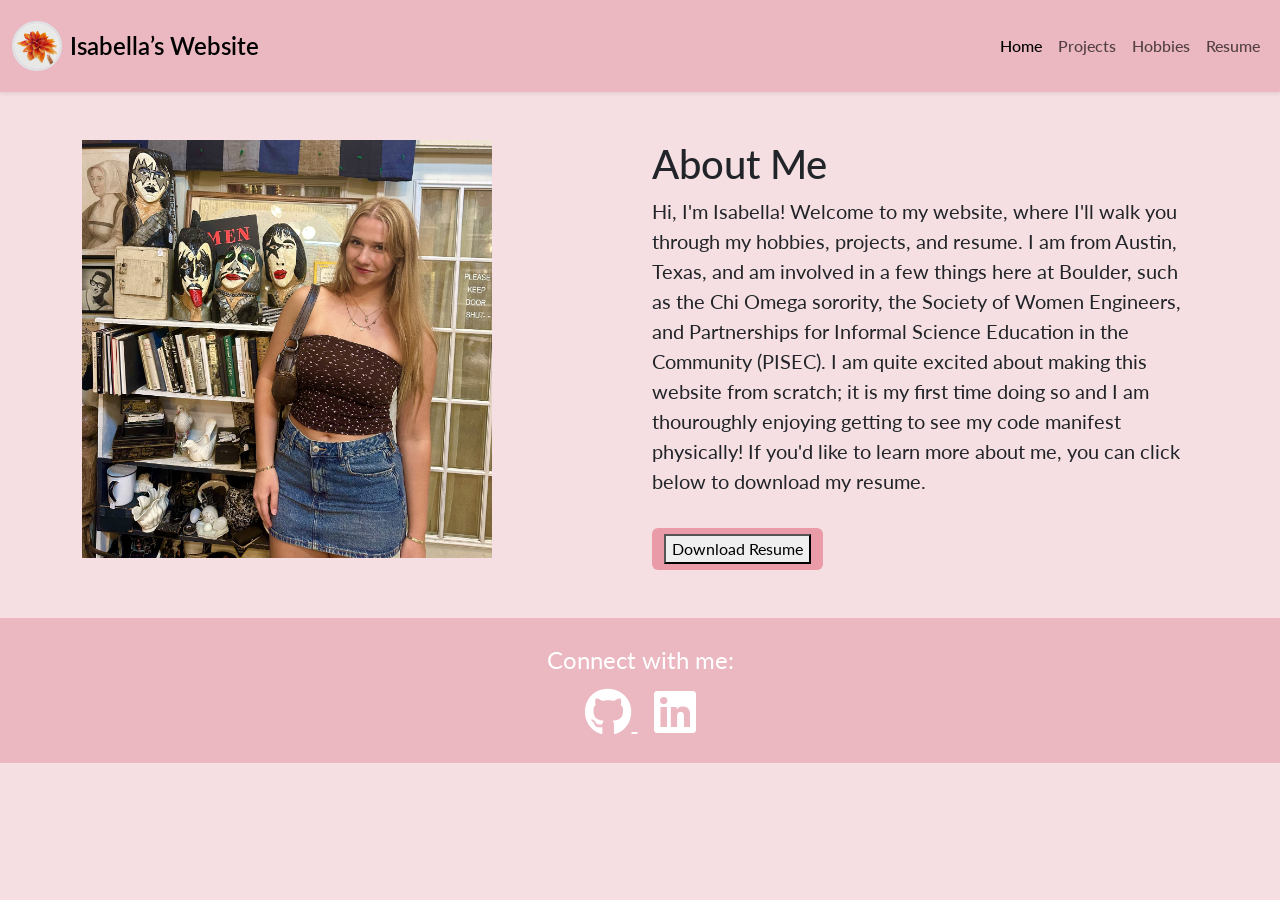
==== views/home.html @ 0ad2044f "Initial commit" ====
<!doctype html>
<html lang="en">
<head>
  <meta charset="utf-8" />
  <meta name="viewport" content="width=device-width,initial-scale=1" />
  <title>Isabella Banse — Super Cool and Awesome Website</title>
  <link href="https://cdn.jsdelivr.net/npm/bootstrap@5.3.2/dist/css/bootstrap.min.css" rel="stylesheet">
  <link rel="stylesheet" href="../resources/css/styles.css" />
  <link rel="stylesheet" href="https://cdnjs.cloudflare.com/ajax/libs/font-awesome/6.4.0/css/all.min.css">
</head>
<body>
  <nav class="navbar navbar-expand-lg navbar-light bg-light shadow-sm py-3">
    <div class="container-fluid">
        <a class="navbar-brand d-flex align-items-center" href="home.html">
          <img src="../resources/img/csflower.jpg" alt="Isabella's Logo" width="50" height="50" class="rounded-circle me-2 border border-2 custom-border">
          <span class="fw-semibold fs-4">Isabella’s Website</span>
        </a>
        <button class="navbar-toggler" type="button" data-bs-toggle="collapse" data-bs-target="#navbarNavDropdown" aria-controls="navbarNavDropdown" aria-expanded="false" aria-label="Toggle navigation">
        <span class="navbar-toggler-icon"></span>
        </button>
        <div class="collapse navbar-collapse" id="navbarNavDropdown">
          <ul class="navbar-nav ms-auto">
            <li class="nav-item">
              <a class="nav-link active fw-medium" aria-current="page" href="home.html">Home</a>
            </li>
            <li class="nav-item">
              <a class="nav-link fw-medium" href="projects.html">Projects</a>
            </li>
            <li class="nav-item">
              <a class="nav-link fw-medium" href="hobbies.html">Hobbies</a>
            </li>
            <li class="nav-item">
              <a class="nav-link fw-medium" href="resume.html">Resume</a>
            </li>
        </ul>
        </div>
    </div>
    </nav>
    <style>
      body { background-color: rgb(245, 223, 226); }
    </style>
    <div class="container my-5">
    <div class="row">
      <div class="col-md-6">
        <img src="../resources/img/me.jpg" class="img-fluid w-75" alt="My Logo">
      </div>
      <div class="col-md-6 mb-4 mb-md-0 about-text">
          <h2>About Me</h2>
          <p>
            Hi, I'm Isabella! Welcome to my website, where I'll walk you through my hobbies, projects, and resume. I am from Austin, Texas, and am involved in a few things here at Boulder, such as the Chi Omega sorority, the Society of Women Engineers, and Partnerships for Informal Science Education in the Community (PISEC). I am quite excited about making this website from scratch; it is my first time doing so and I am thouroughly enjoying getting to see my code manifest physically! If you'd like to learn more about me, you can click below to download my resume. 
          </p>
          <a href="../resources/isabellaresume.pdf" target="_blank" download="isabella_banse_resume.pdf" class="btn btn-custom mt-3">
            <button>Download Resume</button>
          </a>
        </div>
      </div>
    </div>
    <footer class="text-center py-4 mt-5">
      <p>Connect with me:</p>
      <a href="https://github.com/isabellaatx" target="_blank" class="mx-2">
        <i class="fab fa-github fa-2x"></i>
      </a>
      <a href="https://www.linkedin.com/in/isabellabanse/" target="_blank" class="mx-2">
        <i class="fab fa-linkedin fa-2x"></i>
      </a>
    </footer>
    <script src="main.js" defer></script>
    <script src="https://cdn.jsdelivr.net/npm/bootstrap@5.3.2/dist/js/bootstrap.bundle.min.js"
        integrity="sha384-C6RzsynM9kWDrMNeT87bh95OGNyZPhcTNXj1NW7RuBCsyN/o0jlpcV8Qyq46cDfL"
        crossorigin="anonymous"></script>
</body>
</html>
---- resources/css/styles.css ----
@import url('https://fonts.googleapis.com/css2?family=Lato:wght@400;700&display=swap');

.about-text h2 {
  font-size: 2.5rem; 
}

.about-text p {
  font-size: 1.25rem;
}

.navbar {
  background-color: rgb(235, 183, 192) !important;
}

footer {
  background-color: rgb(235, 183, 192) !important;
  color: white;
  padding: 20px 0;
  text-align: center;
}

footer p{
    font-size: 1.5rem;
    margin-bottom: 10px;
}

footer a {
    color: white;
    margin: 0 10px;
    font-size: 1.5rem;
}

body {
  font-family: "Lato", sans-serif; 
}

.custom-border {
  border-color: rgb(168, 68, 85);
}

.narrow-text {
  max-width: 350px;
  margin: 0 auto;
}

.btn-custom {
  background-color: rgb(233, 155, 168); 
  color: white;                        
  border: none;  
                      
}

.btn-custom:hover {
  background-color: rgb(200, 120, 135); 
  color: white;
}
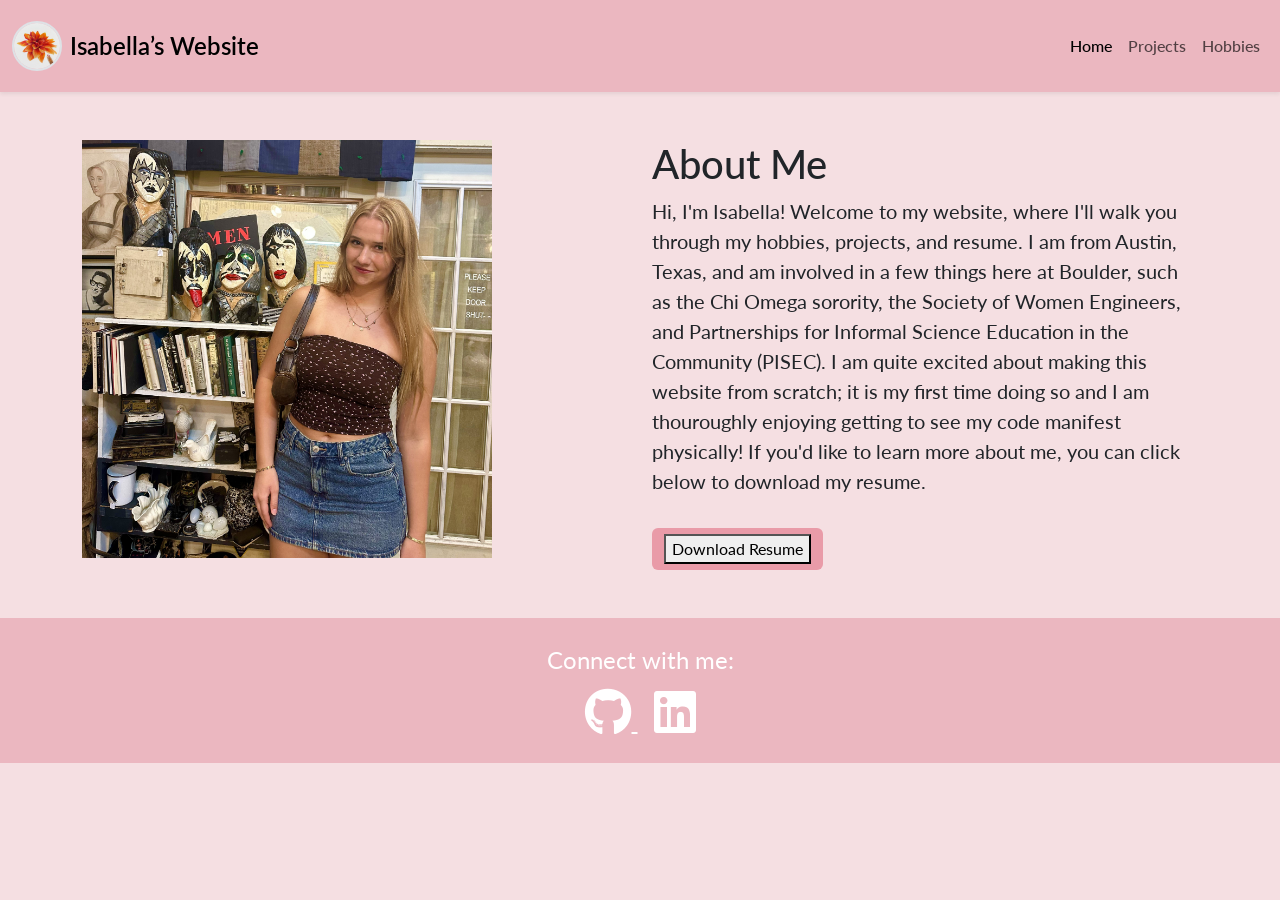
==== commit 52d9f899: "old website design pre-changes" ====
--- a/views/home.html
+++ b/views/home.html
@@ -3,7 +3,7 @@
 <head>
   <meta charset="utf-8" />
   <meta name="viewport" content="width=device-width,initial-scale=1" />
-  <title>Isabella Banse — Super Cool and Awesome Website</title>
+  <title>Isabella Banse</title>
   <link href="https://cdn.jsdelivr.net/npm/bootstrap@5.3.2/dist/css/bootstrap.min.css" rel="stylesheet">
   <link rel="stylesheet" href="../resources/css/styles.css" />
   <link rel="stylesheet" href="https://cdnjs.cloudflare.com/ajax/libs/font-awesome/6.4.0/css/all.min.css">
@@ -28,9 +28,6 @@
             </li>
             <li class="nav-item">
               <a class="nav-link fw-medium" href="hobbies.html">Hobbies</a>
-            </li>
-            <li class="nav-item">
-              <a class="nav-link fw-medium" href="resume.html">Resume</a>
             </li>
         </ul>
         </div>
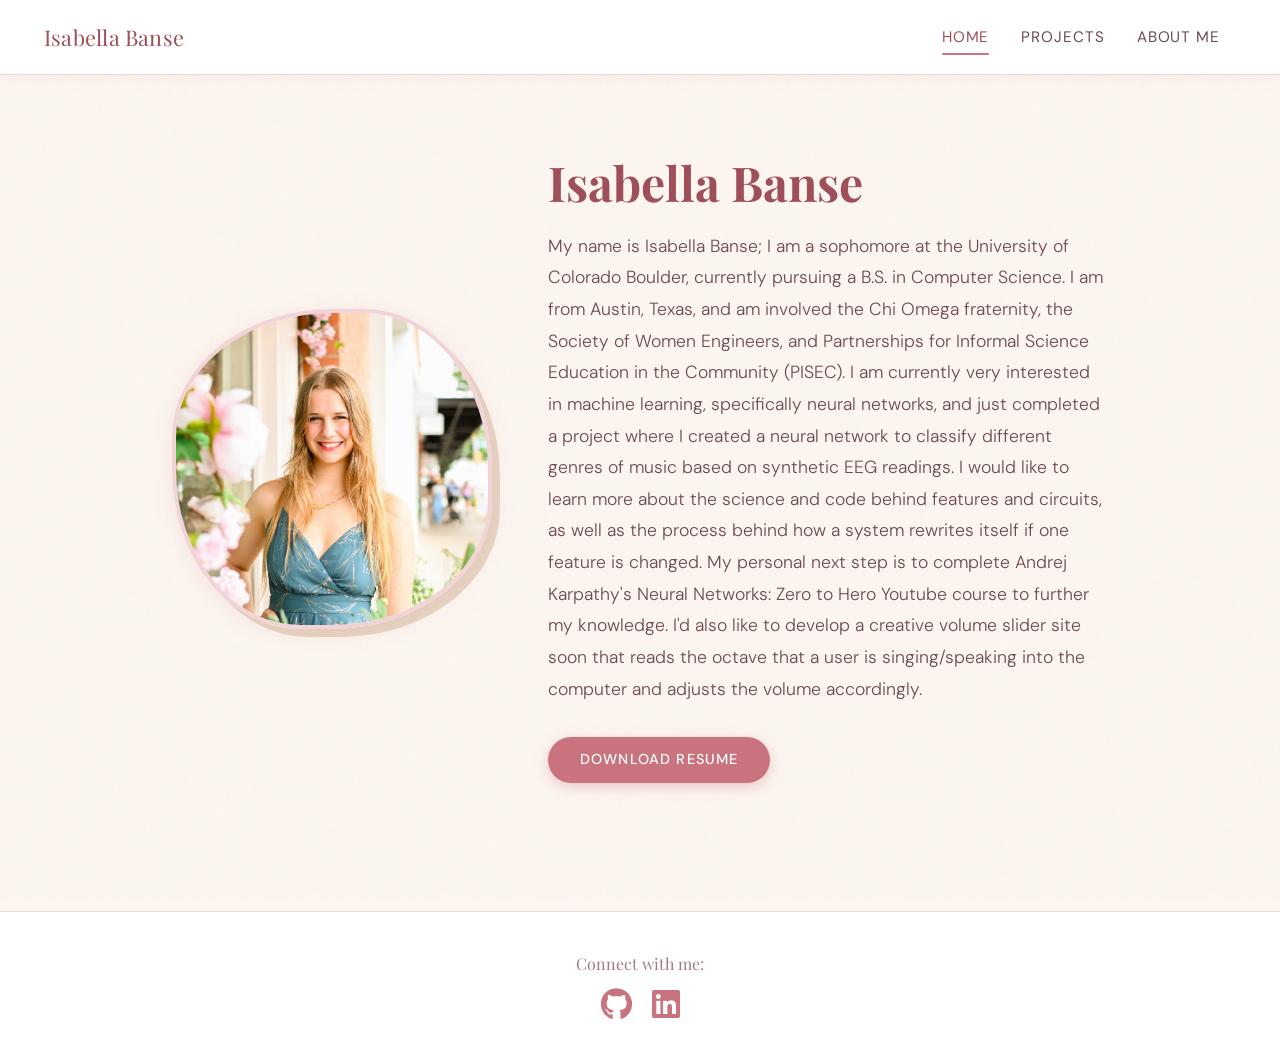
==== commit d2a0486d: "revamped + updated site" ====
--- a/views/home.html
+++ b/views/home.html
@@ -9,61 +9,56 @@
   <link rel="stylesheet" href="https://cdnjs.cloudflare.com/ajax/libs/font-awesome/6.4.0/css/all.min.css">
 </head>
 <body>
-  <nav class="navbar navbar-expand-lg navbar-light bg-light shadow-sm py-3">
+
+  <nav class="navbar navbar-expand-lg">
     <div class="container-fluid">
-        <a class="navbar-brand d-flex align-items-center" href="home.html">
-          <img src="../resources/img/csflower.jpg" alt="Isabella's Logo" width="50" height="50" class="rounded-circle me-2 border border-2 custom-border">
-          <span class="fw-semibold fs-4">Isabella’s Website</span>
-        </a>
-        <button class="navbar-toggler" type="button" data-bs-toggle="collapse" data-bs-target="#navbarNavDropdown" aria-controls="navbarNavDropdown" aria-expanded="false" aria-label="Toggle navigation">
+      <a class="navbar-brand d-flex align-items-center" href="home.html">
+        <span>Isabella Banse</span>
+      </a>
+      <button class="navbar-toggler" type="button" data-bs-toggle="collapse" data-bs-target="#navbarNav" aria-controls="navbarNav" aria-expanded="false" aria-label="Toggle navigation">
         <span class="navbar-toggler-icon"></span>
-        </button>
-        <div class="collapse navbar-collapse" id="navbarNavDropdown">
-          <ul class="navbar-nav ms-auto">
-            <li class="nav-item">
-              <a class="nav-link active fw-medium" aria-current="page" href="home.html">Home</a>
-            </li>
-            <li class="nav-item">
-              <a class="nav-link fw-medium" href="projects.html">Projects</a>
-            </li>
-            <li class="nav-item">
-              <a class="nav-link fw-medium" href="hobbies.html">Hobbies</a>
-            </li>
+      </button>
+      <div class="collapse navbar-collapse" id="navbarNav">
+        <ul class="navbar-nav ms-auto">
+          <li class="nav-item">
+            <a class="nav-link active" aria-current="page" href="home.html">Home</a>
+          </li>
+          <li class="nav-item">
+            <a class="nav-link" href="projects.html">Projects</a>
+          </li>
+          <li class="nav-item">
+            <a class="nav-link" href="hobbies.html">About Me</a>
+          </li>
         </ul>
-        </div>
-    </div>
-    </nav>
-    <style>
-      body { background-color: rgb(245, 223, 226); }
-    </style>
-    <div class="container my-5">
-    <div class="row">
-      <div class="col-md-6">
-        <img src="../resources/img/me.jpg" class="img-fluid w-75" alt="My Logo">
-      </div>
-      <div class="col-md-6 mb-4 mb-md-0 about-text">
-          <h2>About Me</h2>
-          <p>
-            Hi, I'm Isabella! Welcome to my website, where I'll walk you through my hobbies, projects, and resume. I am from Austin, Texas, and am involved in a few things here at Boulder, such as the Chi Omega sorority, the Society of Women Engineers, and Partnerships for Informal Science Education in the Community (PISEC). I am quite excited about making this website from scratch; it is my first time doing so and I am thouroughly enjoying getting to see my code manifest physically! If you'd like to learn more about me, you can click below to download my resume. 
-          </p>
-          <a href="../resources/isabellaresume.pdf" target="_blank" download="isabella_banse_resume.pdf" class="btn btn-custom mt-3">
-            <button>Download Resume</button>
-          </a>
-        </div>
       </div>
     </div>
-    <footer class="text-center py-4 mt-5">
-      <p>Connect with me:</p>
-      <a href="https://github.com/isabellaatx" target="_blank" class="mx-2">
-        <i class="fab fa-github fa-2x"></i>
+  </nav>
+
+  <section class="hero-section">
+    <img src="../resources/img/me.jpg" alt="Isabella">
+    <div class="hero-text">
+      <h2>Isabella Banse</h2>
+      <p>
+          My name is Isabella Banse; I am a sophomore at the University of Colorado Boulder, currently pursuing a B.S. in Computer Science. I am from Austin, Texas, and am involved the Chi Omega fraternity, the Society of Women Engineers, and Partnerships for Informal Science Education in the Community (PISEC). I am currently very interested in machine learning, specifically neural networks, and just completed a project where I created a neural network to classify different genres of music based on synthetic EEG readings. I would like to learn more about the science and code behind features and circuits, as well as the process behind how a system rewrites itself if one feature is changed. My personal next step is to complete Andrej Karpathy's Neural Networks: Zero to Hero Youtube course to further my knowledge. I'd also like to develop a creative volume slider site soon that reads the octave that a user is singing/speaking into the computer and adjusts the volume accordingly.
+      </p>
+      <a href="../resources/isabellaresume.pdf" target="_blank" download="isabella_banse_resume.pdf" class="btn-custom">
+        Download Resume
       </a>
-      <a href="https://www.linkedin.com/in/isabellabanse/" target="_blank" class="mx-2">
-        <i class="fab fa-linkedin fa-2x"></i>
-      </a>
-    </footer>
-    <script src="main.js" defer></script>
-    <script src="https://cdn.jsdelivr.net/npm/bootstrap@5.3.2/dist/js/bootstrap.bundle.min.js"
-        integrity="sha384-C6RzsynM9kWDrMNeT87bh95OGNyZPhcTNXj1NW7RuBCsyN/o0jlpcV8Qyq46cDfL"
-        crossorigin="anonymous"></script>
+    </div>
+  </section>
+
+  <footer class="text-center">
+    <p>Connect with me:</p>
+    <a href="https://github.com/isabellaatx" target="_blank" class="mx-2">
+      <i class="fab fa-github fa-2x"></i>
+    </a>
+    <a href="https://www.linkedin.com/in/isabellabanse/" target="_blank" class="mx-2">
+      <i class="fab fa-linkedin fa-2x"></i>
+    </a>
+  </footer>
+
+  <script src="https://cdn.jsdelivr.net/npm/bootstrap@5.3.2/dist/js/bootstrap.bundle.min.js"
+    integrity="sha384-C6RzsynM9kWDrMNeT87bh95OGNyZPhcTNXj1NW7RuBCsyN/o0jlpcV8Qyq46cDfL"
+    crossorigin="anonymous"></script>
 </body>
 </html>
--- a/resources/css/styles.css
+++ b/resources/css/styles.css
@@ -1,56 +1,342 @@
-@import url('https://fonts.googleapis.com/css2?family=Lato:wght@400;700&display=swap');
-
-.about-text h2 {
-  font-size: 2.5rem; 
-}
-
-.about-text p {
-  font-size: 1.25rem;
-}
-
+@import url('https://fonts.googleapis.com/css2?family=Playfair+Display:ital,wght@0,400;0,600;0,700;1,400&family=DM+Sans:wght@300;400;500&display=swap');
+
+/* ─── CSS Variables ─────────────────────────────────── */
+:root {
+  --cream:     #fdf6f0;
+  --blush:     #f2d4d8;
+  --rose:      #c9737f;
+  --deep-rose: #9e4f5a;
+  --warm-tan:  #e8d5c4;
+  --text-dark: #3a2a2e;
+  --text-mid:  #6b4b52;
+  --text-soft: #9e7a81;
+  --white:     #ffffff;
+  --shadow:    0 4px 24px rgba(158, 79, 90, 0.1);
+  --radius:    14px;
+}
+
+/* ─── Base ───────────────────────────────────────────── */
+*, *::before, *::after { box-sizing: border-box; }
+
+html { scroll-behavior: smooth; }
+
+body {
+  font-family: 'DM Sans', sans-serif;
+  background-color: var(--cream);
+  color: var(--text-dark);
+  margin: 0;
+  min-height: 100vh;
+}
+
+/* subtle grain texture overlay */
+body::before {
+  content: '';
+  position: fixed;
+  inset: 0;
+  background-image: url("data:image/svg+xml,%3Csvg viewBox='0 0 200 200' xmlns='http://www.w3.org/2000/svg'%3E%3Cfilter id='n'%3E%3CfeTurbulence type='fractalNoise' baseFrequency='0.85' numOctaves='4' stitchTiles='stitch'/%3E%3C/filter%3E%3Crect width='100%25' height='100%25' filter='url(%23n)' opacity='0.03'/%3E%3C/svg%3E");
+  pointer-events: none;
+  z-index: 0;
+}
+
+/* ─── Navbar ─────────────────────────────────────────── */
 .navbar {
-  background-color: rgb(235, 183, 192) !important;
-}
-
+  background-color: var(--white) !important;
+  border-bottom: 1px solid var(--blush);
+  padding: 1rem 2rem !important;
+  position: sticky;
+  top: 0;
+  z-index: 100;
+  box-shadow: 0 2px 16px rgba(158, 79, 90, 0.06);
+}
+
+.navbar-brand span {
+  font-family: 'Playfair Display', serif;
+  font-size: 1.35rem !important;
+  color: var(--deep-rose) !important;
+  letter-spacing: 0.01em;
+}
+
+.navbar-brand:hover .custom-border {
+  transform: rotate(6deg);
+}
+
+.nav-link {
+  font-family: 'DM Sans', sans-serif;
+  font-weight: 400;
+  font-size: 0.95rem;
+  color: var(--text-mid) !important;
+  letter-spacing: 0.06em;
+  text-transform: uppercase;
+  padding: 0.4rem 1rem !important;
+  position: relative;
+  transition: color 0.2s;
+}
+
+.nav-link::after {
+  content: '';
+  position: absolute;
+  bottom: 0;
+  left: 1rem;
+  right: 1rem;
+  height: 2px;
+  background: var(--rose);
+  border-radius: 2px;
+  transform: scaleX(0);
+  transition: transform 0.25s ease;
+}
+
+.nav-link:hover,
+.nav-link.active {
+  color: var(--deep-rose) !important;
+}
+
+.nav-link:hover::after,
+.nav-link.active::after {
+  transform: scaleX(1);
+}
+
+/* ─── Hero / Home ────────────────────────────────────── */
+.hero-section {
+  display: flex;
+  align-items: center;
+  gap: 3.5rem;
+  padding: 5rem 2rem 4rem;
+  max-width: 1000px;
+  margin: 0 auto;
+  animation: fadeUp 0.7s ease both;
+}
+
+.hero-section img {
+  width: 320px;
+  height: 320px;
+  object-fit: cover;
+  border-radius: 50% 40% 50% 40% / 40% 50% 40% 50%;
+  border: 4px solid var(--blush);
+  box-shadow: var(--shadow), 8px 8px 0 var(--warm-tan);
+  flex-shrink: 0;
+}
+
+.hero-text h2 {
+  font-family: 'Playfair Display', serif;
+  font-size: 3rem;
+  font-weight: 700;
+  color: var(--deep-rose);
+  line-height: 1.15;
+  margin-bottom: 1.25rem;
+}
+
+.hero-text p {
+  font-size: 1.1rem;
+  line-height: 1.8;
+  color: var(--text-mid);
+  font-weight: 300;
+  margin-bottom: 2rem;
+}
+
+/* ─── Buttons ────────────────────────────────────────── */
+.btn-custom {
+  display: inline-block;
+  background-color: var(--rose);
+  color: var(--white);
+  border: none;
+  border-radius: 50px;
+  padding: 0.75rem 2rem;
+  font-family: 'DM Sans', sans-serif;
+  font-size: 0.9rem;
+  font-weight: 500;
+  letter-spacing: 0.08em;
+  text-transform: uppercase;
+  text-decoration: none;
+  cursor: pointer;
+  transition: background 0.25s, transform 0.2s, box-shadow 0.25s;
+  box-shadow: 0 4px 14px rgba(201, 115, 127, 0.35);
+}
+
+.btn-custom:hover {
+  background-color: var(--deep-rose);
+  transform: translateY(-2px);
+  box-shadow: 0 6px 20px rgba(158, 79, 90, 0.4);
+  color: var(--white);
+}
+
+.btn-custom button {
+  all: unset;
+}
+
+/* ─── Page Title (Projects / Hobbies) ───────────────── */
+.page-title {
+  font-family: 'Playfair Display', serif;
+  font-size: 2.5rem;
+  color: var(--deep-rose);
+  text-align: center;
+  margin-bottom: 2.5rem;
+  position: relative;
+}
+
+.page-title::after {
+  content: '';
+  display: block;
+  width: 60px;
+  height: 3px;
+  background: var(--blush);
+  border-radius: 2px;
+  margin: 0.6rem auto 0;
+}
+
+/* ─── Hobbies Cards ──────────────────────────────────── */
+.hobby-card {
+  background: var(--white);
+  border: none !important;
+  border-radius: var(--radius) !important;
+  overflow: hidden;
+  box-shadow: var(--shadow);
+  transition: transform 0.3s ease, box-shadow 0.3s ease;
+}
+
+.hobby-card:hover {
+  transform: translateY(-6px);
+  box-shadow: 0 12px 36px rgba(158, 79, 90, 0.16);
+}
+
+.hobby-card img {
+  height: 220px;
+  object-fit: cover;
+}
+
+.hobby-card .card-title {
+  font-family: 'Playfair Display', serif;
+  font-size: 1.3rem;
+  color: var(--deep-rose);
+  margin-bottom: 0.6rem;
+}
+
+.hobby-card .card-text {
+  font-size: 0.95rem;
+  line-height: 1.75;
+  color: var(--text-mid);
+}
+
+.hobby-card .card-body {
+  padding: 1.5rem;
+}
+
+/* ─── Accordion (Projects) ───────────────────────────── */
+.accordion {
+  border-radius: var(--radius);
+  overflow: hidden;
+  box-shadow: var(--shadow);
+}
+
+.accordion-item {
+  border: none !important;
+  border-bottom: 1px solid var(--blush) !important;
+}
+
+.accordion-item:last-child {
+  border-bottom: none !important;
+}
+
+.accordion-button {
+  font-family: 'Playfair Display', serif;
+  font-size: 1.15rem;
+  font-weight: 600;
+  color: var(--deep-rose) !important;
+  background-color: var(--white) !important;
+  padding: 1.3rem 1.6rem;
+  transition: background 0.2s;
+}
+
+.accordion-button:not(.collapsed) {
+  background-color: #fff5f6 !important;
+  box-shadow: none !important;
+}
+
+.accordion-button::after {
+  filter: hue-rotate(300deg) saturate(0.8);
+}
+
+.accordion-button:focus {
+  box-shadow: none;
+}
+
+.accordion-body {
+  background: var(--white);
+  padding: 1.75rem;
+}
+
+.accordion-body h5 {
+  font-family: 'Playfair Display', serif;
+  color: var(--deep-rose);
+  margin-bottom: 0.75rem;
+}
+
+.accordion-body p {
+  font-size: 0.97rem;
+  line-height: 1.8;
+  color: var(--text-mid);
+}
+
+.accordion-body img {
+  border-radius: 10px;
+  box-shadow: 0 3px 14px rgba(158, 79, 90, 0.1);
+  margin-bottom: 0.75rem;
+}
+
+/* ─── Footer ─────────────────────────────────────────── */
 footer {
-  background-color: rgb(235, 183, 192) !important;
-  color: white;
-  padding: 20px 0;
-  text-align: center;
-}
-
-footer p{
-    font-size: 1.5rem;
-    margin-bottom: 10px;
+  background-color: var(--white) !important;
+  border-top: 1px solid var(--blush);
+  color: var(--text-soft) !important;
+  padding: 2.5rem 0 !important;
+  margin-top: 4rem;
+}
+
+footer p {
+  font-family: 'Playfair Display', serif;
+  font-style: bold;
+  font-size: 1rem !important;
+  color: var(--text-soft);
+  margin-bottom: 0.75rem;
 }
 
 footer a {
-    color: white;
-    margin: 0 10px;
-    font-size: 1.5rem;
-}
-
-body {
-  font-family: "Lato", sans-serif; 
-}
-
-.custom-border {
-  border-color: rgb(168, 68, 85);
-}
-
-.narrow-text {
-  max-width: 350px;
-  margin: 0 auto;
-}
-
-.btn-custom {
-  background-color: rgb(233, 155, 168); 
-  color: white;                        
-  border: none;  
-                      
-}
-
-.btn-custom:hover {
-  background-color: rgb(200, 120, 135); 
-  color: white;
-}
+  color: var(--rose) !important;
+  transition: color 0.2s, transform 0.2s;
+  display: inline-block;
+}
+
+footer a:hover {
+  color: var(--deep-rose) !important;
+  transform: translateY(-3px);
+}
+
+/* ─── Section spacing ────────────────────────────────── */
+.container.my-5 {
+  padding-top: 1rem;
+  animation: fadeUp 0.6s ease both;
+}
+
+/* ─── Animations ─────────────────────────────────────── */
+@keyframes fadeUp {
+  from { opacity: 0; transform: translateY(20px); }
+  to   { opacity: 1; transform: translateY(0); }
+}
+
+/* ─── Responsive ─────────────────────────────────────── */
+@media (max-width: 768px) {
+  .hero-section {
+    flex-direction: column;
+    text-align: center;
+    gap: 2rem;
+    padding: 3rem 1.5rem;
+  }
+
+  .hero-section img {
+    width: 220px;
+    height: 220px;
+  }
+
+  .hero-text h2 {
+    font-size: 2.2rem;
+  }
+}
